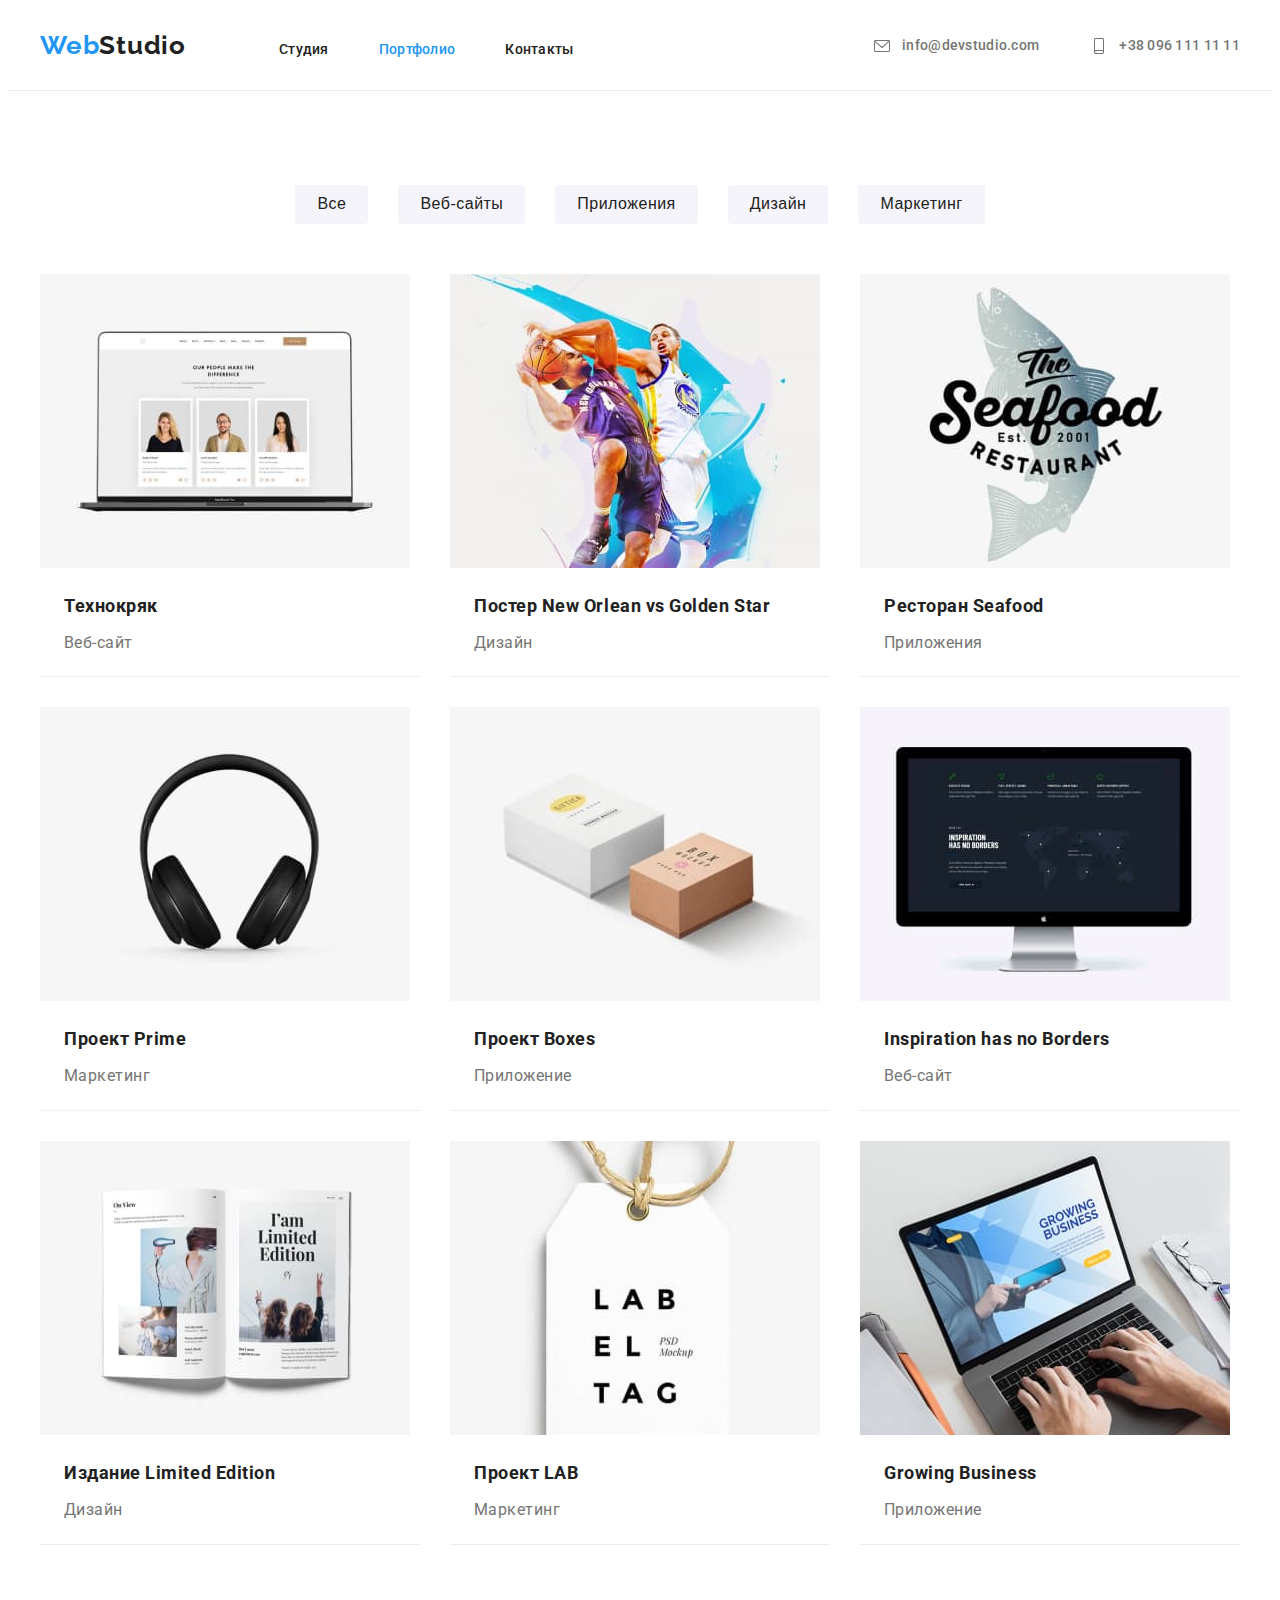
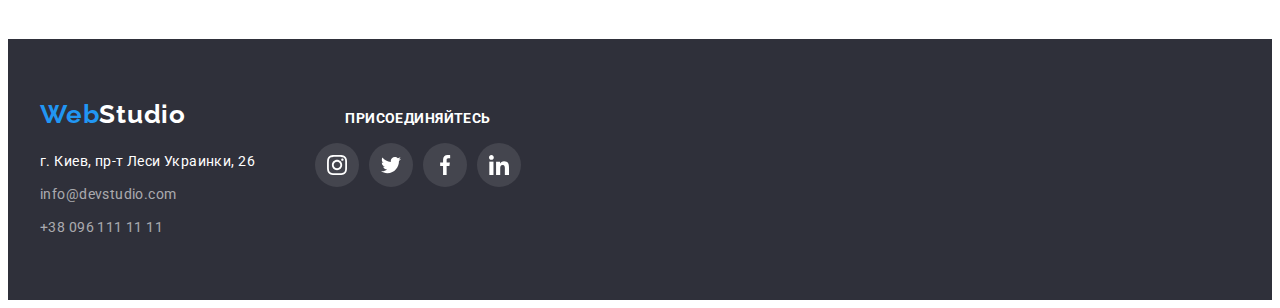
==== portfolio.html @ 828cef4f "COPY hw4" ====
<!DOCTYPE html>
<html lang="ru">
    <head>
   
        <meta charset="UTF-8">
        <meta http-equiv="X-UA-Compatible" content="IE=edge">
        <meta name="viewport" content="width=device-width, initial-scale=1.0">
        <title>Portfolio</title>
        
        <link rel="preconnect" href="https://fonts.googleapis.com">
        <link rel="preconnect" href="https://fonts.gstatic.com" crossorigin>
        <link
        rel="stylesheet"
        href="https://cdnjs.cloudflare.com/ajax/libs/modern-normalize/1.1.0/modern-normalize.min.css"
        integrity="sha512-wpPYUAdjBVSE4KJnH1VR1HeZfpl1ub8YT/NKx4PuQ5NmX2tKuGu6U/JRp5y+Y8XG2tV+wKQpNHVUX03MfMFn9Q=="
        crossorigin="anonymous"
        referrerpolicy="no-referrer"
        />
        <link href="https://fonts.googleapis.com/css2?family=Raleway:wght@700&family=Roboto:wght@400;500;700;900&display=swap" rel="stylesheet">
        <link rel="stylesheet" href="./css/styles.css">
    </head>
    <body>
      <header class="header">
          <div class="container header-container">
             <a  class="logo link" href="./index.html" lang="en"><span class="logo-span">Web</span>Studio</a>
             <nav class="header-nav ">
                 <ul class="list header-nav-list" >
                   <li class="header-nav-item">
                       <a class="link header-nav-link " href="./index.html">Студия</a>
                   </li>
                   <li class="header-nav-item">
                       <a class="link header-nav-link curent" href="./portfolio.html">Портфолио</a>
                   </li>
                   <li class="header-nav-item">
                       <a class="link header-nav-link" href="">Контакты</a>
                   </li>
                 </ul>
             </nav>
             <ul class="list header-contacts">
                <li class="header-contact-item">
                    <a class="link header-contacts-link" href="mailto:info@devstudio.com">
                        <svg class="contact-icon">
                            <use href="images/icons.svg#icon-envelope">
        
                            </use>
                
                        </svg>
                        info@devstudio.com
                    </a>
                    
                </li>
                <li>
                    <a class="link header-contacts-link" href="tel:+380961111111">
                        <svg class="contact-icon">
                           <use href="images/icons.svg#icon-smartphone">
     
                            </use>
            
                        </svg>
                         +38 096 111 11 11
                    </a>
                   
               </li>
            </ul>
          </div>
      </header>
  <main>
      <section>
          <div class="container">
          <h2 class="visually-hidden"> Примеры работ</h2>
          <ul class="list button-list">
              <li class="button-item" >
                  <button class="portfolio-button" type="button">Все</button> 
            </li>
              <li class="button-item">
                  <button class="portfolio-button" type="button">Веб-сайты</button> 
            </li>
              <li class="button-item">
                  <button class="portfolio-button" type="button">Приложения</button> 
            </li>
              <li class="button-item">
                  <button class="portfolio-button" type="button">Дизайн</button> 
            </li>
              <li class="button-item">
                  <button class="portfolio-button" type="button">Маркетинг</button> 
            </li>
          </ul>
          <ul class="list examp-list">
              <li class="examp-item">
                  <a class="link" href="">
                    <img src="./images/prtf1.jpg" alt="Веб-сайт" width="370">
                    <h3 class="item-title examp-item-title">Технокряк</h3>
                    <p class="item-text examp-item-text">Веб-сайт</p>
                </a>
              </li>
              <li  class="examp-item">
                  <a class="link" href="">
                    <img src="./images/prtf2.jpg" alt="Постер" width="370">
                    <h3 class="item-title examp-item-title">Постер New Orlean vs Golden Star</h3>
                    <p class="item-text examp-item-text">Дизайн</p>
                  </a>
              </li>
              <li  class="examp-item">
                  <a class="link" href="">
                    <img src="./images/prtf3.jpg" alt="рыба" width="370">
                    <h3 class="item-title examp-item-title">Ресторан Seafood</h3>
                    <p class="item-text examp-item-text">Приложения</p>
                </a>
                </li>
              <li  class="examp-item">
                  <a  class="link" href="">
                  <img src="./images/prtf4.jpg" alt="наушники" width="370">
                  <h3 class="item-title examp-item-title">Проект Prime</h3>
                  <p class="item-text examp-item-text" >Маркетинг</p>
                </a>
              </li>
              <li  class="examp-item">
                  <a class="link" href="">
                  <img src="./images/prtf5.jpg" alt="коробки" width="370">
                  <h3 class="item-title examp-item-title">Проект Boxes</h3>
                  <p class="item-text examp-item-text">Приложение</p>
                </a>
              </li>
              <li class="examp-item">
                <a class="link" href="">
                  <img src="./images/prtf6.jpg" alt="черный Веб-сайт" width="370">
                  <h3 class="item-title examp-item-title">Inspiration has no Borders</h3>
                  <p class="item-text examp-item-text">Веб-сайт</p>
                </a>
              </li>
              <li class="examp-item">
                <a class="link" href="">
                  <img src="./images/prtf7.jpg" alt="книга" width="370">
                  <h3 class="item-title examp-item-title">Издание Limited Edition</h3>
                  <p class="item-text examp-item-text">Дизайн</p>
                </a>
              </li>
              <li  class="examp-item">
                <a class="link" href="">
                  <img src="./images/prtf8.jpg" alt="Этикетка" width="370">
                  <h3 class="item-title examp-item-title">Проект LAB</h3>
                  <p class="item-text examp-item-text">Маркетинг</p>
                </a>
              </li>
              <li class="examp-item">
                <a class="link" href="">
                  <img src="./images/prtf9.jpg" alt="ноутбук" width="370">
                  <h3 class="item-title examp-item-title">Growing Business</h3>
                  <p class="item-text examp-item-text">Приложение</p>
                </a>
              </li>
              

          </ul>
        </div>

      </section>

  </main>
  <footer class="footer">
    <div class="container footer-container">
        <div class="left-right-footer">
      <div class="left-footer"> 
        
         <a  class="footer-logo logo link" href="" lang="en"><span class="logo-span">Web</span>Studio</a>
         <address class="address">
         <ul class="list" >
                 <li class="footer-list-item">
                     <a class="link address-link" target="_blank" rel="noopener noreferrer" href="https://www.google.com/maps/place/%D0%B1%D1%83%D0%BB.+%D0%9B%D0%B5%D1%81%D0%B8+%D0%A3%D0%BA%D1%80%D0%B0%D0%B8%D0%BD%D0%BA%D0%B8,+26,+%D0%9A%D0%B8%D0%B5%D0%B2,+02000/@50.4265807,30.5361971,17z/data=!3m1!4b1!4m5!3m4!1s0x40d4cf0e033ecbe9:0x57a4dffefec77da0!8m2!3d50.4265807!4d30.5383858">г. Киев, пр-т Леси Украинки, 26</a>
                 </li>
                 <li class="footer-list-item">
                     <a class="link footer-contacts" href="mailto:info@devstudio.com">info@devstudio.com</a>
                 </li>
                 <li class="footer-list-item">
                     <a class="link footer-contacts" href="tel:+380961111111">+38 096 111 11 11</a>
                 </li>
             </ul>
         </address>
      </div>
      <div class="wright-footer">
          <h3 class="wright-footer-title">
             присоединяйтесь
          </h3>
          <ul class="team-soc list">
             <li class="team-soc-item">
                 <a class="team-soc-link footer-soc-link" href="" >
                    <svg class="soc-icon footer-soc-icon">
                            <use href=images/icons.svg#icon-instagram-1>
                            </use> 
                    </svg>  
                 </a>
             </li>
             <li class="team-soc-item" >
                <a class="team-soc-link footer-soc-link" href="" >
                    <svg class="soc-icon footer-soc-icon">
                            <use href=images/icons.svg#icon-twitter-1>
                            </use> 
                    </svg>  
                 </a>
             </li>
             <li class="team-soc-item">
                <a class="team-soc-link footer-soc-link" href="" >
                    <svg class="soc-icon footer-soc-icon">
                            <use href=images/icons.svg#icon-facebook-1>
                            </use> 
                    </svg>  
                 </a>
             </li>
             <li class="team-soc-item">
                <a class="team-soc-link footer-soc-link" href="" >
                    <svg class="soc-icon footer-soc-icon ">
                            <use href=images/icons.svg#icon-linkedin-1>
                            </use> 
                    </svg>  
                 </a>
             </li>
         </ul>
      </div>
     </div>

    </div>
     


 </footer>

</body>
</html>
---- css/styles.css ----
body {
  font-family: "Roboto", sans-serif;
  background-color: var(--background-color-main);
  line-height: 1.71;
  letter-spacing: 0.03em;
  color: var(--color-main);
  font-size: 14px;
  font-weight: 400;
}

:root {
  --background-color-main: #ffffff;
  --background-color-2: #2f303a;
  --color-main: #757575;
  --color-2: #ffffff;
  --color-h: #212121;
}
/* -----------------utility styles-------- */
p,
h1,
h2,
h3,
h4,
h5,
h6 {
  margin: 0;
}

ul {
  margin: 0;
  padding: 0;
}

img {
  display: block;
}

.link {
  text-decoration: none;
}

.list {
  list-style: none;
}

.title {
  font-weight: 700;
  font-size: 36px;
  line-height: 1.16;
  text-align: center;
  letter-spacing: 0.03em;
  color: var(--color-h);
}

.item-title {
  font-weight: 700;
  font-size: 14px;
  line-height: 1.14;
  letter-spacing: 0.03em;
  color: var(--color-h);
}

.item-text {
  font-size: 14px;
  line-height: 1.71;
  letter-spacing: 0.03em;
  color: var(--color-main);
}

.visually-hidden {
  position: absolute;
  white-space: nowrap;
  width: 1px;
  height: 1px;
  overflow: hidden;
  border: 0;
  padding: 0;
  clip: rect(0 0 0 0);
  clip-path: inset(50%);
  margin: -1px;
}

.container {
  width: 1200px;
  padding-left: 15px;
  padding-right: 15px;
  margin-left: auto;
  margin-right: auto;
  /* outline: 2px solid orangered; */
  justify-content: center;
}

/*------------ HEADER -----------------*/
.header {
  border-bottom: 1px solid #ececec;
}

.header-container {
  display: flex;
  align-items: baseline;
}

.logo {
  font-weight: 700;
  font-size: 26px;
  line-height: 1.19;
  letter-spacing: 0.03em;
  color: var(--color-h);
  font-family: "Raleway", sans-serif;
}

.logo-span {
  color: #2196f3;
}

.header-nav-list {
  display: flex;
  margin-left: 93px;
}

.header-nav-item:not(:last-child) {
  margin-right: 50px;
}

.header-contacts {
  margin-left: auto;
  display: flex;

  align-items: baseline;
}

.contact-icon {
  width: 20px;
  height: 16px;
  margin-right: 10px;
  fill: currentColor;
}

.contact-icon:hover .contact-icon:focus {
  color: #2196f3;
}

.header-contact-item {
  margin-right: 50px;
}

.header-nav-link {
  color: var(--color-h);
  font-weight: 500;
  font-size: 14px;
  line-height: 1.14;
  letter-spacing: 0.02em;
  padding-top: 32px;
  padding-bottom: 32px;
  display: block;
}

.header-contacts-link {
  color: var(--color-main);
  font-weight: 500;
  font-size: 14px;
  line-height: 1.14;
  letter-spacing: 0.02em;
  padding-top: 30px;
  padding-bottom: 30px;
  display: block;
  display: flex;

  align-items: center;
}

.curent {
  color: #2196f3;
}

.header-contacts .link:focus,
.header-contacts .link:hover,
.header-nav .link:hover,
.header-nav .link:focus {
  color: #2196f3;
}

/*------------ HERO -----------------*/
.hero {
  background-image: linear-gradient(
      rgba(47, 48, 58, 0.4),
      rgba(47, 48, 58, 0.4)
    ),
    url(../images/hero-bg.jpg);
  background-size: contain;
  background-repeat: no-repeat;
  background-position: center;

  margin-left: auto;
  margin-right: auto;
  background-color: rgba(47, 48, 58, 0.4);
}

.hero-container {
  min-height: 600px;
  text-align: center;
  width: 1200px;
  margin-left: auto;
  margin-right: auto;
}

.hero-title {
  display: block;
  font-weight: 900;
  font-size: 44px;
  line-height: 1.36;

  letter-spacing: 0.06em;
  text-transform: uppercase;
  color: var(--color-2);
  padding: 200px 252px 0px 252px;
}

.hero-button {
  font-family: "Roboto", sans-serif;
  font-weight: 700;
  font-size: 16px;
  line-height: 1.87;
  letter-spacing: 0.06em;
  color: var(--color-2);
  background-color: #2196f3;
  cursor: pointer;
  margin-top: 30px;
  min-width: 200px;
  min-height: 50px;
  padding: 10px 32px 10px 32px;
  border-radius: 4px;
  border: none;
}
/*------------ ADVANTAGES -----------------*/

.adv-icon {
  width: 70px;
  height: 70px;
  margin-top: 25px;
}

.adv-icon-bg {
  background-color: #f5f4fa;
  height: 120px;
  margin-bottom: 30px;
  text-align: center;
}

.adv-list {
  display: flex;
  padding-top: 94px;
  padding-bottom: 4px;
}

.adv-item:not(:last-child) {
  margin-right: 30px;
}

.adv-item-title {
  text-transform: uppercase;
}

.adv-item-text {
  margin-top: 10px;
  width: 270px;
  min-height: 75px;
}

/*------------ WORKS -----------------*/
.works-container {
  padding-bottom: 94px;
  padding-top: 94px;
}

.works-list {
  display: flex;
  margin-top: 50px;
}
.works-list-item:not(:last-child) {
  margin-right: 30px;
}

/*------------ TEAM -----------------*/
.team {
  background-color: #f5f4fa;
}

.team-container {
  padding-bottom: 94px;
  padding-top: 94px;
}

.team-list {
  display: flex;
  margin-top: 50px;
}

.team-list-item {
  background-color: var(--background-color-main);
  text-align: center;
  padding-bottom: 30px;
  box-shadow: 0px 1px 3px rgba(0, 0, 0, 0.12), 0px 1px 1px rgba(0, 0, 0, 0.14),
    0px 2px 1px rgba(0, 0, 0, 0.2);
  border-radius: 0px 0px 4px 4px;
}

.team-list-item:not(:last-child) {
  margin-right: 30px;
}

.team-item-title {
  margin-top: 30px;
  font-weight: 500;
  line-height: 1.2;
}

.team-item-text {
  margin-top: 10px;
  line-height: 1.2;
}

.team-soc {
  display: flex;
  justify-content: center;
}

.team-soc-item:not(:last-child) {
  margin-right: 10px;
}

.soc-icon {
  width: 20px;
  height: 20px;

  fill: currentColor;
}

.team-soc-link {
  color: #afb1b8;
}

.team-soc-link:focus,
.team-soc-link:hover {
  background-color: #2196f3;
  color: #ffffff;
}

.team-soc-link {
  width: 44px;
  height: 44px;
  border-radius: 50%;
  display: flex;
  align-items: center;
  justify-content: center;
  margin-top: 16px;
}
/*------------ Clients -----------------*/
.client-container {
  padding-top: 94px;
  padding-bottom: 94px;
}

.client-list {
  display: flex;
  align-items: center;
  justify-content: center;
  margin-top: 50px;
}

.client-item:not(:last-child) {
  margin-right: 30px;
}

.client-icon {
  width: 172px;
  height: 92px;
  border: 1px solid #afb1b8;
  fill: currentColor;
  color: #afb1b8;
}
.client-icon:hover,
.client-icon:focus {
  color: #2196f3;
  border-color: #2196f3;
}

/*------------ FOOTER -----------------*/
.footer {
  background-color: var(--background-color-2);
}

.left-right-footer {
  display: flex;
}

.footer-logo {
  color: var(--color-2);
  display: block;
  padding-top: 60px;
  padding-bottom: 0;
}

.address {
  margin-top: 20px;
  padding-bottom: 60px;
}

.address-link {
  font-style: normal;
  font-size: 14px;
  line-height: 1.71;
  letter-spacing: 0.03em;
  color: var(--color-2);
}

.footer-list-item:not(:last-child) {
  margin-bottom: 9px;
}

.footer-contacts {
  font-style: normal;
  font-size: 14px;
  line-height: 1.71;
  letter-spacing: 0.03em;
  color: rgba(255, 255, 255, 0.6);
}

.wright-footer-title {
  font-weight: 700;
  font-size: 14px;
  line-height: 1.14;
  text-transform: uppercase;
  color: #ffffff;
  text-align: center;
}

.wright-footer {
  padding-top: 72px;

  margin-left: 60px;
}
.footer-soc-link {
  background: rgba(255, 255, 255, 0.1);
}
.footer-soc-icon {
  color: #ffffff;
}

/* -------------------PORTFOLIO----------- */
.button-list {
  display: flex;
  justify-content: center;
  padding-top: 94px;
  margin-bottom: 50px;
}

.button-item:not(:last-child) {
  margin-right: 30px;
}

.portfolio-button {
  font-family: "Roboto" sans-serif;
  font-weight: 500;
  font-size: 16px;
  line-height: 1.67;
  letter-spacing: 0.03em;
  color: var(--color-h);
  cursor: pointer;
  border-radius: 4px;
  border: none;
  background-color: #f5f4fa;
  padding: 6px 22px;
}

.portfolio-button:hover,
.portfolio-button:focus {
  background-color: #2196f3;
  color: var(--color-2);
  cursor: pointer;
}

.examp-list {
  display: flex;
  flex-wrap: wrap;
  margin: -15px;
  padding-bottom: 94px;
}

.examp-item {
  flex-basis: calc(100% / 3 - 30px);
  margin: 15px;
  border-bottom: 1px solid #eeeeee;
}

.examp-item:focus,
.examp-item:hover {
  box-shadow: 0px 1px 1px rgba(0, 0, 0, 0.12), 0px 4px 4px rgba(0, 0, 0, 0.06),
    1px 4px 6px rgba(0, 0, 0, 0.16);
}

.examp-item-title {
  margin-top: 20px;
  padding-right: 24px;
  padding-left: 24px;
  line-height: 2;
  font-size: 18px;
}

.examp-item-text {
  margin-top: 4px;
  padding-right: 24px;
  padding-left: 24px;
  padding-bottom: 19px;
  line-height: 1.86;
  font-size: 16px;
}
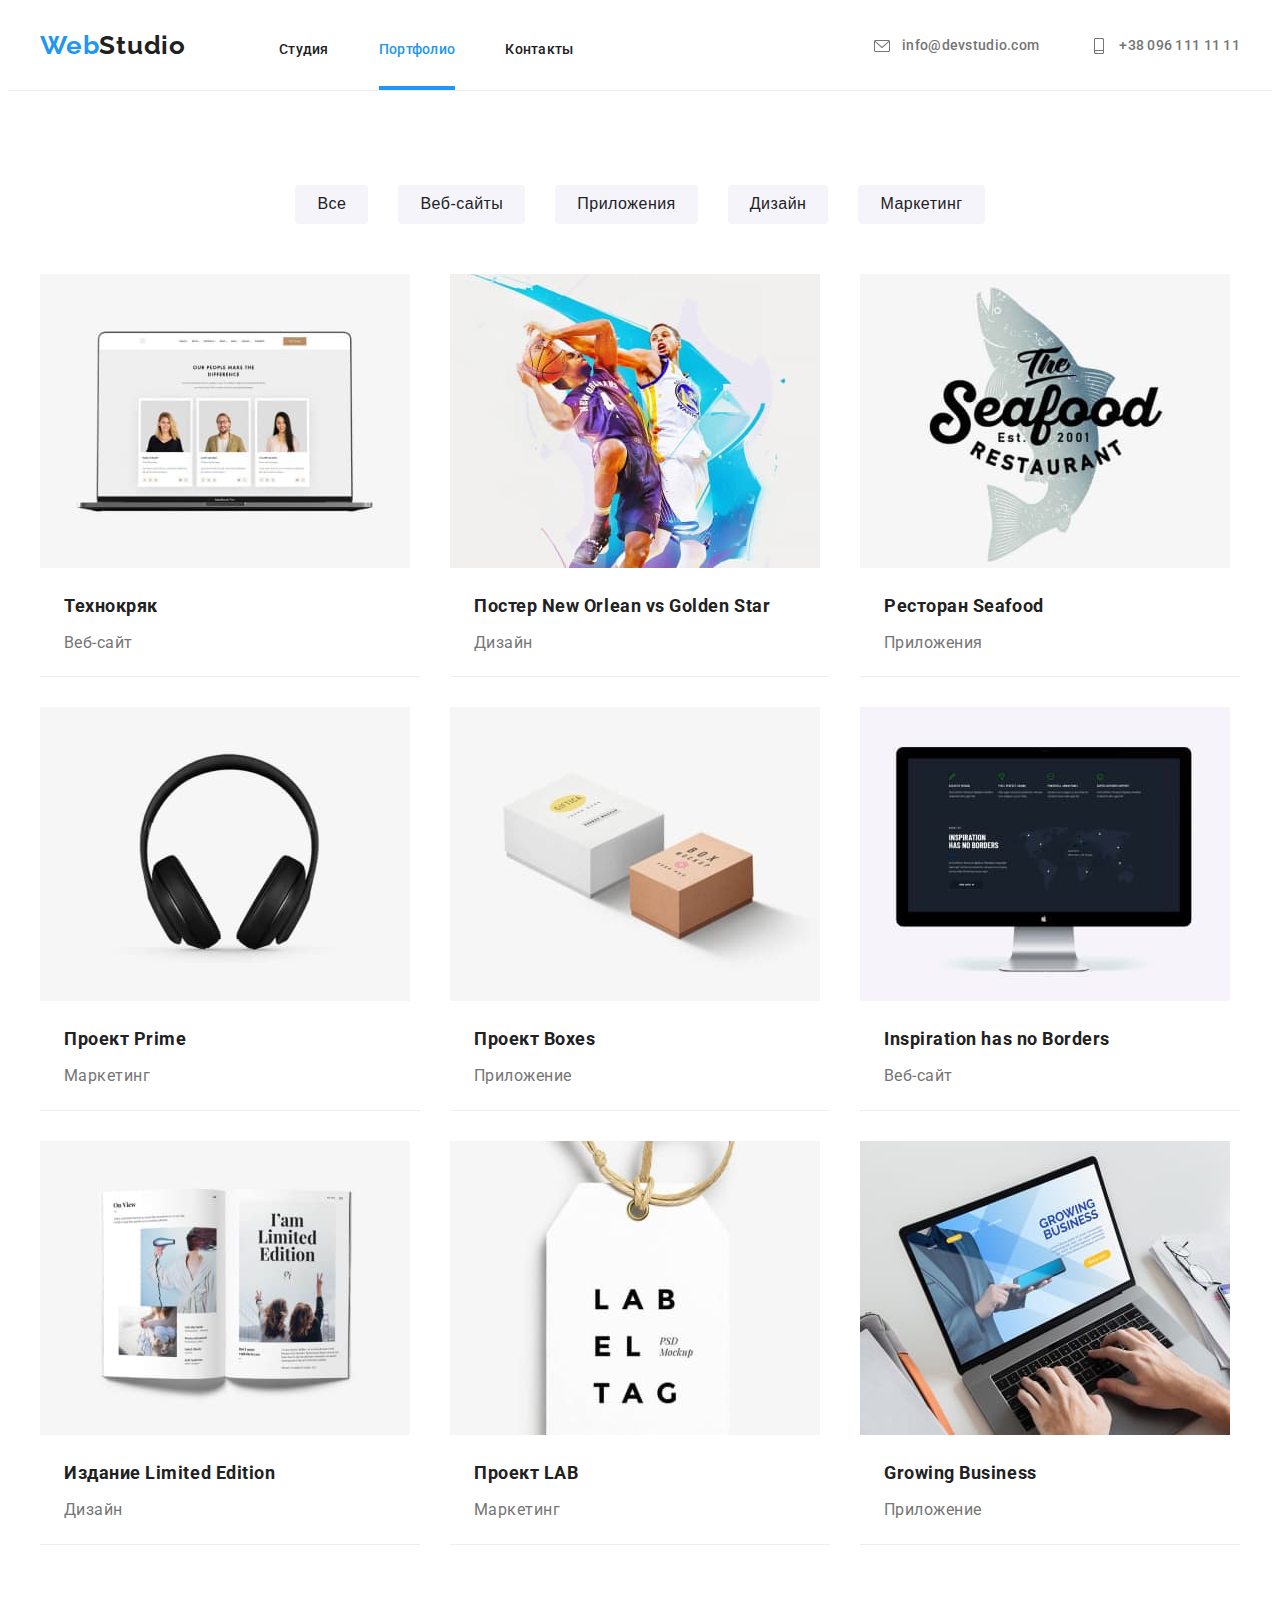
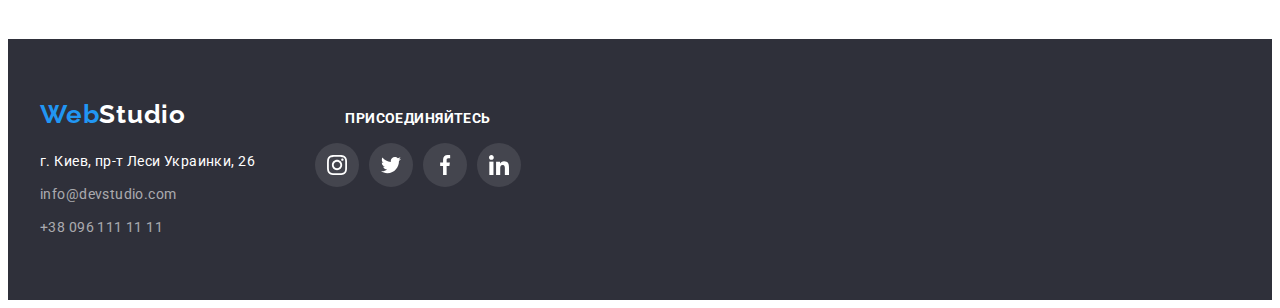
==== commit 6e9da0bf: "+modal window" ====
--- a/portfolio.html
+++ b/portfolio.html
@@ -88,10 +88,17 @@
           <ul class="list examp-list">
               <li class="examp-item">
                   <a class="link" href="">
-                    <img src="./images/prtf1.jpg" alt="Веб-сайт" width="370">
+                    <div class="examp-item-wrap">
+                      <img src="./images/prtf1.jpg" alt="Веб-сайт" width="370">
+                      <p class="examp-item-p">
+                        Технокряк это современная площадка распространения коронавируса. Компании используют эту платформу для цифрового
+                        шпионажа и атак на защищённые сервера конкурентов.
+                      </p>
+                    </div>
                     <h3 class="item-title examp-item-title">Технокряк</h3>
                     <p class="item-text examp-item-text">Веб-сайт</p>
                 </a>
+                
               </li>
               <li  class="examp-item">
                   <a class="link" href="">
--- a/css/styles.css
+++ b/css/styles.css
@@ -134,6 +134,7 @@
   height: 16px;
   margin-right: 10px;
   fill: currentColor;
+  transition: color 250ms cubic-bezier(0.4, 0, 0.2, 1);
 }
 
 .contact-icon:hover .contact-icon:focus {
@@ -153,6 +154,7 @@
   padding-top: 32px;
   padding-bottom: 32px;
   display: block;
+  transition: color 250ms cubic-bezier(0.4, 0, 0.2, 1);
 }
 
 .header-contacts-link {
@@ -167,10 +169,23 @@
   display: flex;
 
   align-items: center;
+  transition: color 250ms cubic-bezier(0.4, 0, 0.2, 1);
 }
 
 .curent {
   color: #2196f3;
+  position: relative;
+}
+
+.curent::after {
+  content: "";
+  width: 100%;
+  height: 4px;
+  background-color: #2196f3;
+  display: block;
+  position: absolute;
+  right: 0;
+  bottom: 0;
 }
 
 .header-contacts .link:focus,
@@ -280,6 +295,27 @@
 .works-list-item:not(:last-child) {
   margin-right: 30px;
 }
+.works-list-item {
+  position: relative;
+}
+.works-list-text {
+  position: absolute;
+  bottom: 0px;
+  right: 0px;
+  display: block;
+  height: 70px;
+  width: 100%;
+  background-color: rgba(47, 48, 58, 0.8);
+  font-weight: 700;
+  font-size: 14px;
+  line-height: 1.14;
+  text-align: center;
+  letter-spacing: 0.03em;
+  text-transform: uppercase;
+  color: #ffffff;
+  padding-top: 27px;
+  pointer-events: none;
+}
 
 /*------------ TEAM -----------------*/
 .team {
@@ -338,6 +374,8 @@
 
 .team-soc-link {
   color: #afb1b8;
+  transition: color 250ms cubic-bezier(0.4, 0, 0.2, 1);
+  transition: background-color 250ms cubic-bezier(0.4, 0, 0.2, 1);
 }
 
 .team-soc-link:focus,
@@ -378,6 +416,7 @@
   border: 1px solid #afb1b8;
   fill: currentColor;
   color: #afb1b8;
+  transition: color 250ms cubic-bezier(0.4, 0, 0.2, 1);
 }
 .client-icon:hover,
 .client-icon:focus {
@@ -442,6 +481,7 @@
 }
 .footer-soc-link {
   background: rgba(255, 255, 255, 0.1);
+  transition: color 250ms cubic-bezier(0.4, 0, 0.2, 1);
 }
 .footer-soc-icon {
   color: #ffffff;
@@ -471,6 +511,8 @@
   border: none;
   background-color: #f5f4fa;
   padding: 6px 22px;
+  transition: color 250ms cubic-bezier(0.4, 0, 0.2, 1),
+    background-color 250ms cubic-bezier(0.4, 0, 0.2, 1);
 }
 
 .portfolio-button:hover,
@@ -491,6 +533,31 @@
   flex-basis: calc(100% / 3 - 30px);
   margin: 15px;
   border-bottom: 1px solid #eeeeee;
+  transition: box-shadow 250ms cubic-bezier(0.4, 0, 0.2, 1);
+}
+.examp-item-wrap {
+  position: relative;
+  overflow: hidden;
+}
+
+.examp-item-p {
+  position: absolute;
+  top: 0;
+  left: 0;
+  background-color: rgba(33, 150, 243, 0.9);
+  width: 100%;
+  height: 100%;
+
+  font-size: 18px;
+  line-height: 1.56;
+  color: #ffffff;
+  padding: 63px 24px;
+  transform: translateY(100%);
+  transition: transform 250ms cubic-bezier(0.4, 0, 0.2, 1);
+}
+
+.examp-item:hover .examp-item-p {
+  transform: translateY(0);
 }
 
 .examp-item:focus,
@@ -515,3 +582,51 @@
   line-height: 1.86;
   font-size: 16px;
 }
+
+.backdrop {
+  position: fixed;
+  top: 0;
+  width: 100vw;
+  height: 100vh;
+  background-color: rgba(0, 0, 0, 0.2);
+  transition: opacity 500ms, visibility 500ms;
+}
+
+.modal {
+  width: 528px;
+  min-height: 581px;
+  background-color: var(--background-color-main);
+  position: absolute;
+  top: 50%;
+  left: 50%;
+  transform: translate(-50%, -50%) scale(1);
+  transition: transform 500ms;
+}
+
+.backdrop.is-hidden.modal {
+  transform: scale(0.5);
+}
+
+.modal-close {
+  width: 30px;
+  height: 30px;
+
+  background: #ffffff;
+  border: 1px solid rgba(0, 0, 0, 0.1);
+  border-radius: 50%;
+  position: absolute;
+  right: 0;
+  top: 8px;
+  cursor: pointer;
+}
+
+.close-icon {
+  width: 18px;
+  height: 18px;
+}
+
+.is-hidden {
+  opacity: 0;
+  pointer-events: none;
+  visibility: hidden;
+}
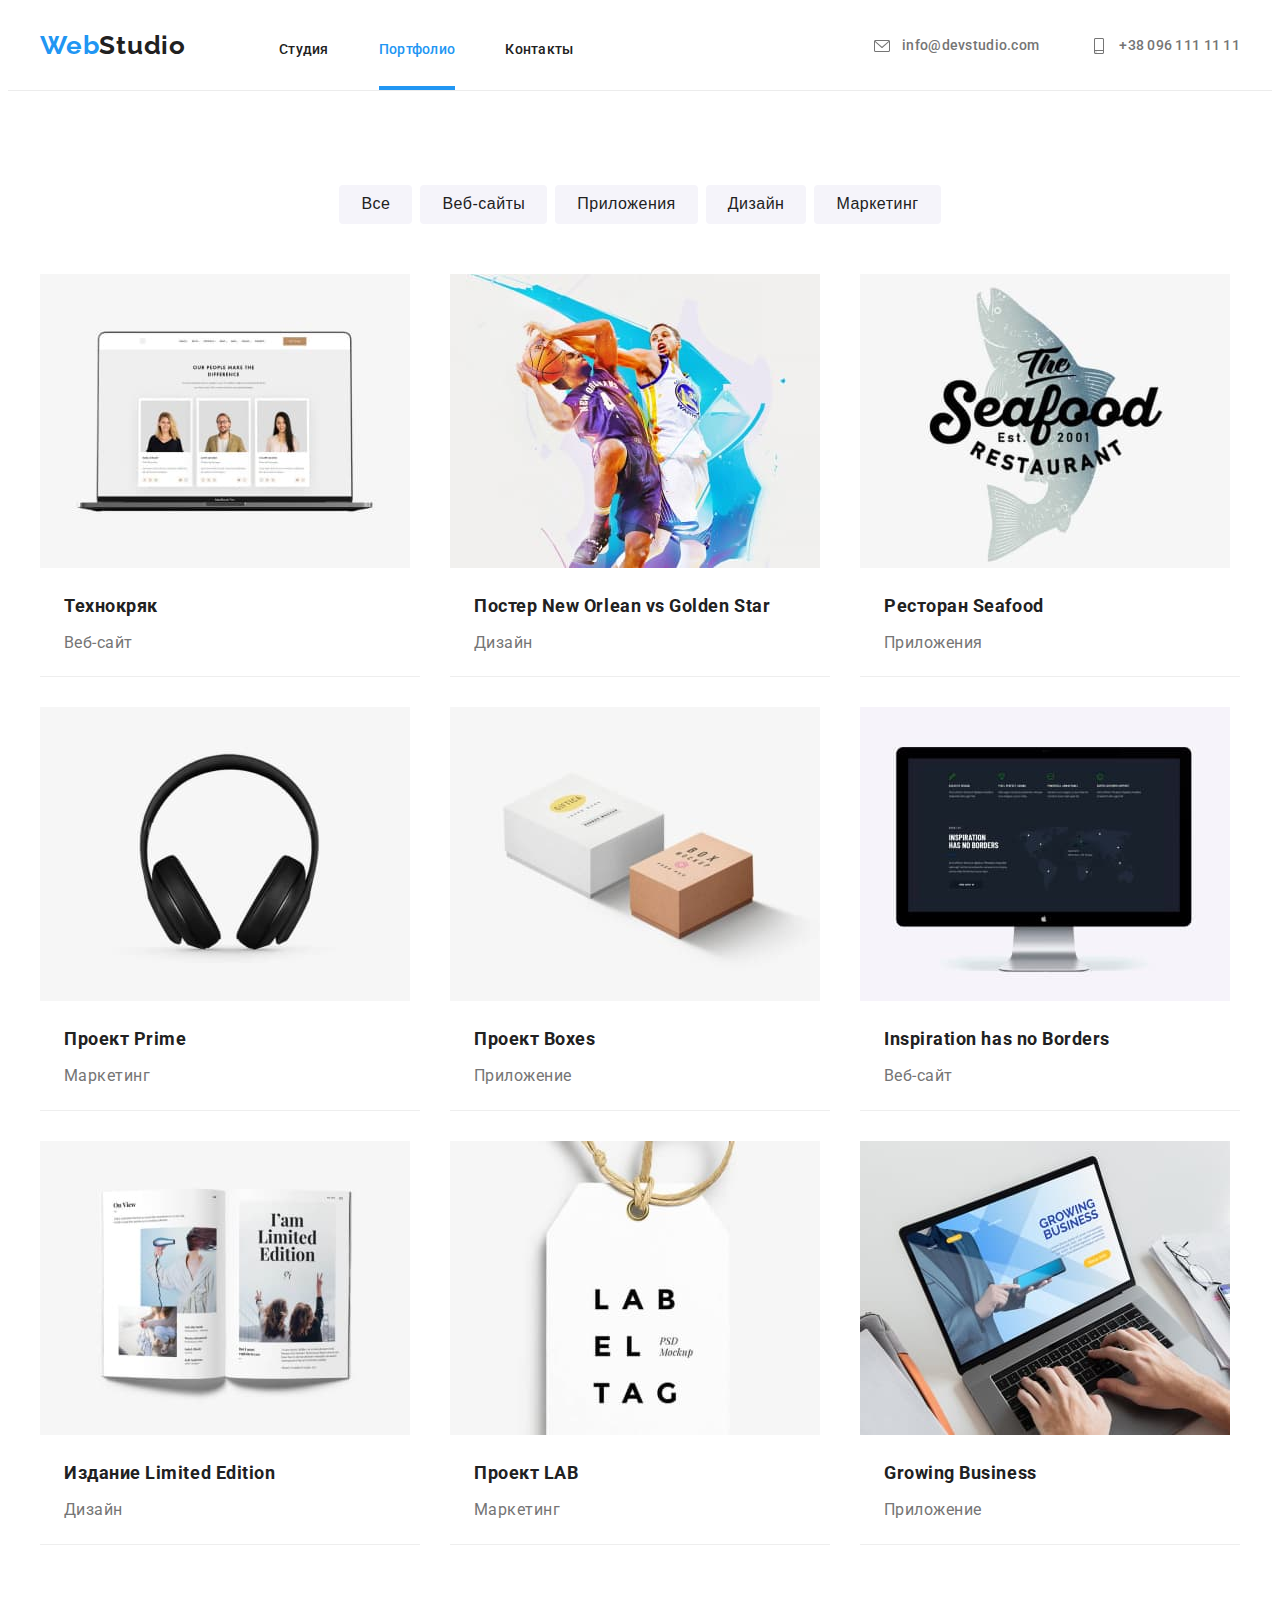
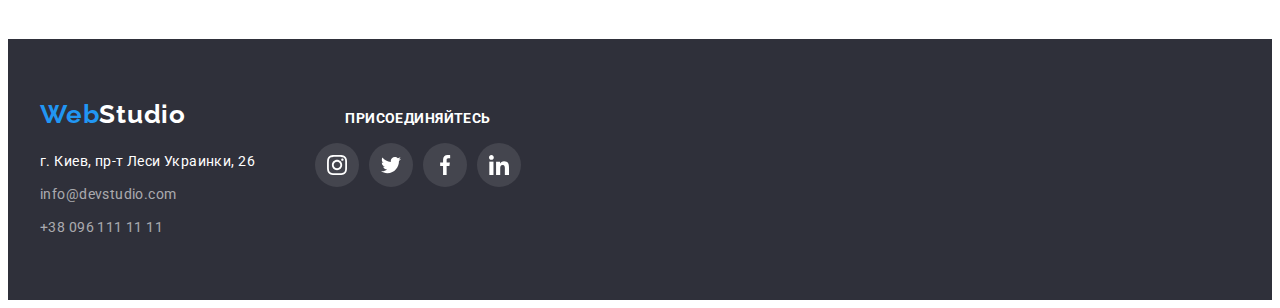
==== commit 839bae4e: "." ====
--- a/portfolio.html
+++ b/portfolio.html
@@ -102,56 +102,104 @@
               </li>
               <li  class="examp-item">
                   <a class="link" href="">
+                    <div class="examp-item-wrap">
                     <img src="./images/prtf2.jpg" alt="Постер" width="370">
+                    <p class="examp-item-p">
+                      Технокряк это современная площадка распространения коронавируса. Компании используют эту платформу для цифрового
+                      шпионажа и атак на защищённые сервера конкурентов.
+                    </p>
+                    </div>
                     <h3 class="item-title examp-item-title">Постер New Orlean vs Golden Star</h3>
                     <p class="item-text examp-item-text">Дизайн</p>
                   </a>
               </li>
               <li  class="examp-item">
                   <a class="link" href="">
+                    <div class="examp-item-wrap">
                     <img src="./images/prtf3.jpg" alt="рыба" width="370">
+                    <p class="examp-item-p">
+                      Технокряк это современная площадка распространения коронавируса. Компании используют эту платформу для цифрового
+                      шпионажа и атак на защищённые сервера конкурентов.
+                    </p>
+                    </div>
                     <h3 class="item-title examp-item-title">Ресторан Seafood</h3>
                     <p class="item-text examp-item-text">Приложения</p>
                 </a>
                 </li>
               <li  class="examp-item">
                   <a  class="link" href="">
-                  <img src="./images/prtf4.jpg" alt="наушники" width="370">
-                  <h3 class="item-title examp-item-title">Проект Prime</h3>
-                  <p class="item-text examp-item-text" >Маркетинг</p>
-                </a>
-              </li>
-              <li  class="examp-item">
-                  <a class="link" href="">
-                  <img src="./images/prtf5.jpg" alt="коробки" width="370">
-                  <h3 class="item-title examp-item-title">Проект Boxes</h3>
-                  <p class="item-text examp-item-text">Приложение</p>
-                </a>
-              </li>
-              <li class="examp-item">
-                <a class="link" href="">
+                    <div class="examp-item-wrap">
+                   <img src="./images/prtf4.jpg" alt="наушники" width="370">
+                   <p class="examp-item-p">
+                    Технокряк это современная площадка распространения коронавируса. Компании используют эту платформу для цифрового
+                    шпионажа и атак на защищённые сервера конкурентов.
+                   </p>
+                   </div>
+                   <h3 class="item-title examp-item-title">Проект Prime</h3>
+                   <p class="item-text examp-item-text" >Маркетинг</p>
+                </a>
+              </li>
+              <li  class="examp-item">
+                  <a class="link" href="">
+                    <div class="examp-item-wrap">
+                    <img src="./images/prtf5.jpg" alt="коробки" width="370">
+                    <p class="examp-item-p">
+                    Технокряк это современная площадка распространения коронавируса. Компании используют эту платформу для цифрового
+                    шпионажа и атак на защищённые сервера конкурентов.
+                    </p>
+                    </div>
+                    <h3 class="item-title examp-item-title">Проект Boxes</h3>
+                    <p class="item-text examp-item-text">Приложение</p>
+                </a>
+              </li>
+              <li class="examp-item">
+                <a class="link" href="">
+                  <div class="examp-item-wrap">
                   <img src="./images/prtf6.jpg" alt="черный Веб-сайт" width="370">
+                  <p class="examp-item-p">
+                    Технокряк это современная площадка распространения коронавируса. Компании используют эту платформу для цифрового
+                    шпионажа и атак на защищённые сервера конкурентов.
+                  </p>
+                  </div>
                   <h3 class="item-title examp-item-title">Inspiration has no Borders</h3>
                   <p class="item-text examp-item-text">Веб-сайт</p>
                 </a>
               </li>
               <li class="examp-item">
                 <a class="link" href="">
-                  <img src="./images/prtf7.jpg" alt="книга" width="370">
+                  <div class="examp-item-wrap">
+                   <img src="./images/prtf7.jpg" alt="книга" width="370">
+                   <p class="examp-item-p">
+                    Технокряк это современная площадка распространения коронавируса. Компании используют эту платформу для цифрового
+                    шпионажа и атак на защищённые сервера конкурентов.
+                   </p>
+                  </div>
                   <h3 class="item-title examp-item-title">Издание Limited Edition</h3>
                   <p class="item-text examp-item-text">Дизайн</p>
                 </a>
               </li>
               <li  class="examp-item">
                 <a class="link" href="">
-                  <img src="./images/prtf8.jpg" alt="Этикетка" width="370">
+                  <div class="examp-item-wrap">
+                    <img src="./images/prtf8.jpg" alt="Этикетка" width="370">
+                    <p class="examp-item-p">
+                      Технокряк это современная площадка распространения коронавируса. Компании используют эту платформу для цифрового
+                      шпионажа и атак на защищённые сервера конкурентов.
+                    </p>
+                  </div>
                   <h3 class="item-title examp-item-title">Проект LAB</h3>
                   <p class="item-text examp-item-text">Маркетинг</p>
                 </a>
               </li>
               <li class="examp-item">
                 <a class="link" href="">
+                  <div class="examp-item-wrap">
                   <img src="./images/prtf9.jpg" alt="ноутбук" width="370">
+                  <p class="examp-item-p">
+                    Технокряк это современная площадка распространения коронавируса. Компании используют эту платформу для цифрового
+                    шпионажа и атак на защищённые сервера конкурентов.
+                  </p>
+                  </div>
                   <h3 class="item-title examp-item-title">Growing Business</h3>
                   <p class="item-text examp-item-text">Приложение</p>
                 </a>
--- a/css/styles.css
+++ b/css/styles.css
@@ -496,7 +496,7 @@
 }
 
 .button-item:not(:last-child) {
-  margin-right: 30px;
+  margin-right: 8px;
 }
 
 .portfolio-button {
@@ -615,7 +615,7 @@
   border: 1px solid rgba(0, 0, 0, 0.1);
   border-radius: 50%;
   position: absolute;
-  right: 0;
+  right: 8px;
   top: 8px;
   cursor: pointer;
 }
@@ -623,6 +623,10 @@
 .close-icon {
   width: 18px;
   height: 18px;
+  position: absolute;
+  top: 50%;
+  left: 50%;
+  transform: translate(-50%, -50%);
 }
 
 .is-hidden {
